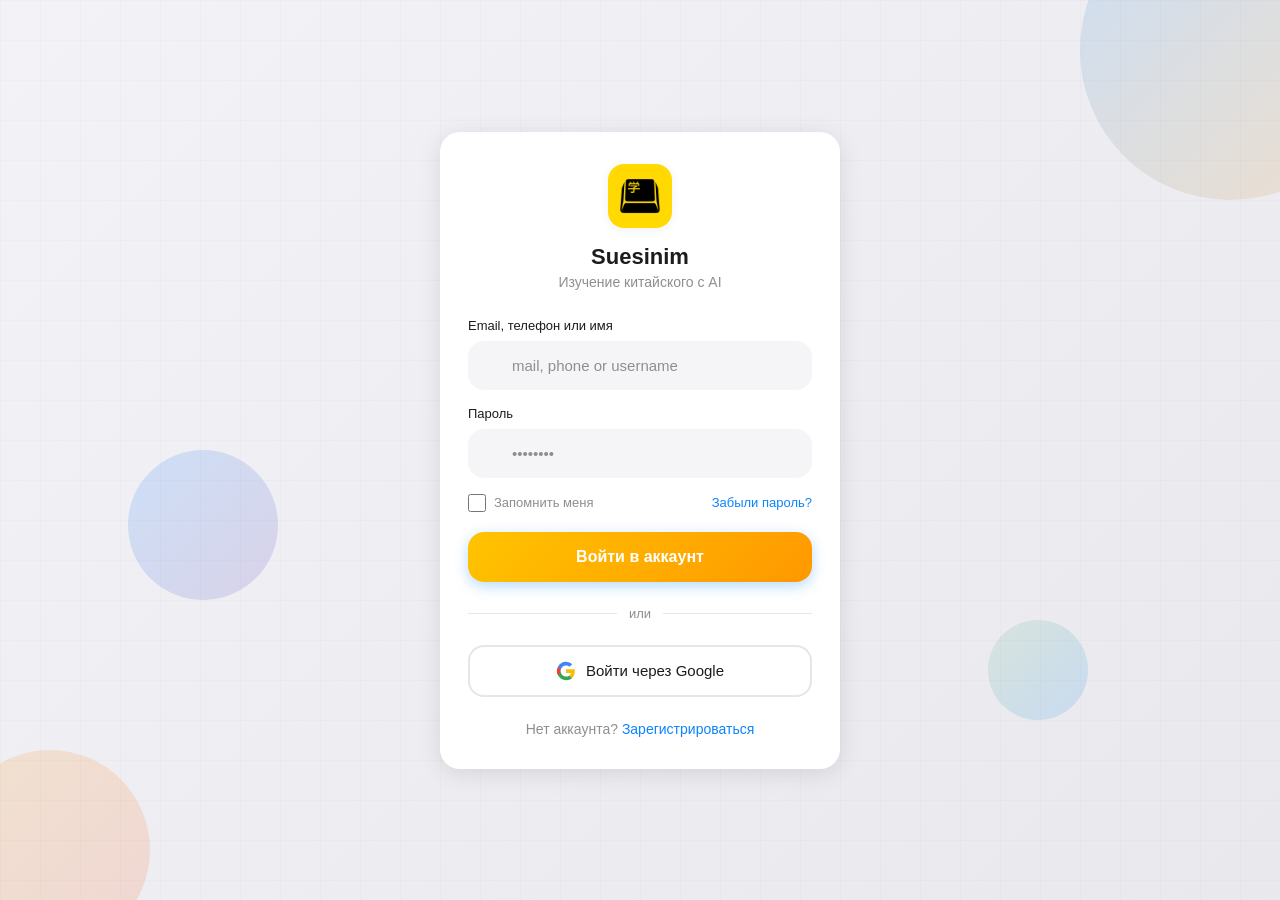
==== docs/index.html @ 359d2338 "Add files via upload" ====
<!DOCTYPE html>
<html lang="ru">
<head>
    <meta charset="UTF-8">
    <meta name="viewport" content="width=device-width, initial-scale=1.0, maximum-scale=1.0, user-scalable=no, viewport-fit=cover", shrink-to-fit=no>
    <title>AI Chat Interface - Light Yellow Theme</title>
    <link rel="stylesheet" href="css/style_index.css">
</head>
<body>

    <header>
        <!-- Обновленная панель прогресса -->
        <div class="progress-bar-wrapper">
            <!-- HSK Level -->
            <div class="progress-item" onclick="window.location.href='test.html'">
                <div class="progress-icon">
                    <img width="22" height="22" src="assets/icons/icons8-флаг-2-32(1).png" alt=""/>
                </div>
                <span class="progress-text" id="hsk_level_item"></span>
            </div>

            <!-- XP Points -->
            <div class="progress-item">
                <div class="progress-icon">
                    <img width="22" height="22" src="assets/icons/icons8-apple-arcade-30(1).png" alt=""/>
                </div>
                <span class="progress-text" id="xp_level_item"></span>
            </div>

            <!-- Subscription -->
            <div class="progress-item pro-style" onclick="window.location.href='profile.html'">
                <div class="progress-icon">
                    <img width="22" height="22" src="assets/icons/icons8-font-awesome-32(1).png" alt=""/>
                </div>
                <span class="progress-text" id="sub_level_item"></span>
            </div>
        </div>
        <!-- Search Bar -->
        <div class="search-row">
            <div class="search-wrapper" id="searchWrapper">
                <svg class="search-icon" viewBox="0 0 24 24" fill="none" stroke="currentColor" stroke-width="2.5" stroke-linecap="round" stroke-linejoin="round">
                    <circle cx="11" cy="11" r="8"></circle>
                    <line x1="21" y1="21" x2="16.65" y2="16.65"></line>
                </svg>
                <input type="text" class="search-input" id="searchInput" placeholder="Поиск темы">
            </div>
            
            <div class="filter-wrapper" id="filterWrapper">
                <select class="filter-select" id="hskkSelect">
                    <option value="all">Все уровни</option>
                    <option value="1">HSKK 1</option>
                    <option value="2">HSKK 2</option>
                    <option value="3">HSKK 3</option>
                </select>
            </div>
        </div>

        <div class="tabs">
            <button class="tab-btn active" data-tab="custom">Мои темы</button>
            <button class="tab-btn" data-tab="all">Все темы</button>
        </div>
    </header>

    <main id="contentArea">
        <div id="freeChatSection">
            <div class="free-chat-card" id="freeChatCard">
                <svg width="20" height="20" viewBox="0 0 24 24" fill="none" stroke="currentColor" stroke-width="2" stroke-linecap="round" stroke-linejoin="round">
                    <path d="M21 15a2 2 0 0 1-2 2H7l-4 4V5a2 2 0 0 1 2-2h14a2 2 0 0 1 2 2z"></path>
                </svg>
                Свободное общение
            </div>
        </div>

        <div class="topic-list" id="topicList">
            <div class="loading">Загрузка тем...</div>
        </div>
        <div class="no-results" id="noResults">Ничего не найдено</div>
    </main>

    <!-- Bottom Navigation -->
    <nav class="bottom-nav">
        <a href="achievements.html" class="nav-item" id='achievementsBtn'>
            <svg class="nav-icon" viewBox="0 0 24 24" fill="currentColor">
                <path d="M12 2L15.09 8.26L22 9.27L17 14.14L18.18 21.02L12 17.77L5.82 21.02L7 14.14L2 9.27L8.91 8.26L12 2Z"/>
            </svg>
            <span>Достижения</span>
        </a>
        <a href="index.html" class="nav-item active" id='chatsBtn'>
            <svg class="nav-icon" viewBox="0 0 24 24" fill="none" stroke="currentColor" stroke-width="2" stroke-linecap="round" stroke-linejoin="round">
                <path d="M21 15a2 2 0 0 1-2 2H7l-4 4V5a2 2 0 0 1 2-2h14a2 2 0 0 1 2 2z"></path>
            </svg>
            <span>Чаты</span>
        </a>
        <a href="profile.html" class="nav-item" id='profileBtn'>
            <svg class="nav-icon" viewBox="0 0 24 24" fill="none" stroke="currentColor" stroke-width="2" stroke-linecap="round" stroke-linejoin="round">
                <path d="M20 21v-2a4 4 0 0 0-4-4H8a4 4 0 0 0-4 4v2"></path>
                <circle cx="12" cy="7" r="4"></circle>
            </svg>
            <span>Профиль</span>
        </a>
    </nav>

    <script src="./js/client.js"></script>

    <script>

        const API_HOST = window.API_HOST;
        const API_URL = `http://${API_HOST}:8002`;

        const SETTINGS_KEY = 'ai_chinese_settings';
        const DEFAULT_SETTINGS = { avatar: 'girl', theme: 'light', aiLanguage: 'ru' };

        // === СОСТОЯНИЕ СТРАНИЦЫ ===
        let topicsData = [];
        let currentTab = 'custom'; // 'custom' (мои темы) или 'all' (все темы)
        let currentSearch = '';
        let currentHskkFilter = 'all';

        // === DOM ЭЛЕМЕНТЫ ===
        const searchInput = document.getElementById('searchInput');
        const searchWrapper = document.getElementById('searchWrapper');
        const filterWrapper = document.getElementById('filterWrapper');
        const hskkSelect = document.getElementById('hskkSelect');
        const tabBtns = document.querySelectorAll('.tab-btn');
        const topicList = document.getElementById('topicList');
        const freeChatSection = document.getElementById('freeChatSection');
        const noResults = document.getElementById('noResults');

        // === ФУНКЦИИ НАСТРОЕК И ТЕМЫ ===
        function loadSettings() {
            try {
                const stored = localStorage.getItem(SETTINGS_KEY);
                return stored ? { ...DEFAULT_SETTINGS, ...JSON.parse(stored) } : { ...DEFAULT_SETTINGS };
            } catch (e) { return { ...DEFAULT_SETTINGS }; }
        }

        function applyTheme(theme) {
            if (theme === 'dark') document.body.setAttribute('data-theme', 'dark');
            else document.body.removeAttribute('data-theme');
        }

        // === ЛОГИКА ОТОБРАЖЕНИЯ ТЕМ ===
        function renderTopics() {
            topicList.innerHTML = '';
            
            // Фильтрация по поиску и уровню HSKK
            const filteredData = topicsData.filter(topic => {
                const matchesSearch = topic.title.toLowerCase().includes(currentSearch.toLowerCase()) || 
                                      topic.desc.toLowerCase().includes(currentSearch.toLowerCase());
                const matchesLevel = currentHskkFilter === 'all' || topic.level == currentHskkFilter;
                return matchesSearch && matchesLevel;
            });

            if (filteredData.length === 0) {
                noResults.style.display = 'block';
            } else {
                noResults.style.display = 'none';
                filteredData.forEach(topic => {
                    const card = document.createElement('div');
                    card.className = 'topic-card';
                    // Используем иконку из JSON если она есть, иначе дефолтную
                    const iconPath = topic.icon_path || "M12 2C6.48 2 2 6.48 2 12s4.48 10 10 10 10-4.48 10-10S17.52 2 12 2zm-2 15l-5-5 1.41-1.41L10 14.17l7.59-7.59L19 8l-9 9z";
                    
                    card.innerHTML = `
                        <div class="avatar-box">
                            <svg viewBox="0 0 24 24"><path d="${iconPath}"/></svg>
                        </div>
                        <div class="card-info">
                            <div class="topic-title">${topic.title}</div>
                            <div class="topic-desc">${topic.desc}</div>
                        </div>
                        <div class="hskk-badge">HSK ${topic.level}</div>
                    `;
                    card.addEventListener('click', () => openChat(topic.title, topic.level, topic.icon_path));
                    topicList.appendChild(card);
                });
            }
        }

        function updateUI() {
            if (currentTab === 'all') {
                freeChatSection.classList.remove('hidden');
                searchWrapper.classList.add('shrunk');
                filterWrapper.classList.add('active');
            } else {
                searchWrapper.classList.remove('shrunk');
                filterWrapper.classList.remove('active');
                currentHskkFilter = 'all';
                hskkSelect.value = 'all';
            }
            renderTopics();
        }

        function openChat(topicTitle, hskkLevel, iconPath) {

            // Сохраняем данные темы для чата
            localStorage.setItem('currentTopicData', JSON.stringify({
                title: topicTitle,
                level: hskkLevel,
                icon: iconPath
            }));

            const params = new URLSearchParams({ topic: topicTitle, level: hskkLevel });
            window.location.href = `chat_test.html?${params.toString()}`;
        }

        // === ЗАГРУЗКА ДАННЫХ ===
        
        // 1. Загрузка "Моих тем" (персонализированных)
        async function loadMyTopics() {
            const userId = localStorage.getItem('currentUserId');
            if (!userId) window.location.href = 'login.html';

            try {
                // 1. Получаем профиль, чтобы узнать выбранные ID
                const profRes = await fetch(`${API_URL}/profile/${userId}`);
                if (!profRes.ok) throw new Error('Ошибка профиля');
                const profile = await profRes.json();
                
                let selectedIds = [];
                if (profile.selected_topics) {
                    try { 
                        selectedIds = JSON.parse(profile.selected_topics); 
                    } catch (e) {
                        console.error('Ошибка парсинга JSON тем', e);
                    }
                }

                // Если тем нет, предлагаем выбрать
                if (!selectedIds || selectedIds.length === 0) {
                     topicList.innerHTML = `
                        <div style="text-align:center; padding:40px; color:var(--text-sub)">
                            <p>Вы еще не выбрали темы.</p>
                            <a href="topics-choise.html" style="color:var(--accent-red); font-weight:600; margin-top:10px; display:inline-block;">Перейти к выбору тем →</a>
                        </div>`;
                     return;
                }

                // 2. ИСПРАВЛЕНИЕ: Загружаем ВСЕ темы с правильного эндпоинта /topics
                const topicsRes = await fetch(`${API_URL}/topics`); 
                if (!topicsRes.ok) throw new Error('Ошибка загрузки списка тем');
                const allTopics = await topicsRes.json();
                
                // 3. Фильтруем: оставляем только те, чьи ID есть в профиле пользователя
                topicsData = allTopics.filter(t => selectedIds.includes(t.id));
                
                console.log(`Загружено ${topicsData.length} тем для пользователя.`); // Для отладки
                renderTopics();

            } catch (error) {
                console.error('Ошибка загрузки моих тем:', error);
                topicList.innerHTML = `<div class="loading" style="color:red">Ошибка: ${error.message}</div>`;
            }
        }

        // 2. Загрузка "Всех тем" (публичный список)
        async function loadAllTopicsPublic() {
             try {
                const response = await fetch(`${API_URL}/topics`);
                topicsData = await response.json();
                renderTopics();
            } catch (error) {
                console.error(error);
            }
        }

        // 3. Загрузка данных пользователя для шапки (XP, Level)
        async function loadUserDataHeader() {
            const userId = localStorage.getItem('currentUserId');
            if (!userId) return;

            try {
                const res = await fetch(`${API_URL}/profile/${userId}`);
                const data = await res.json();
                
                if(document.getElementById('hsk_level_item')) 
                    document.getElementById('hsk_level_item').textContent = `HSK ${data.level_hsk}`;
                if(document.getElementById('xp_level_item')) 
                    document.getElementById('xp_level_item').textContent = data.xp;
                
                // Обновление стиля подписки
                const subEl = document.getElementById('sub_level_item');
                if (subEl) {
                    const subType = data.subscription_type || 'start';
                    subEl.textContent = subType.toUpperCase();
                    const subCard = subEl.closest('.progress-item');
                    if (subType === 'premium' || subType === 'pro') {
                        subCard?.classList.add('pro-style');
                        subCard?.classList.remove('start-style');
                    } else {
                        subCard?.classList.remove('pro-style');
                        subCard?.classList.add('start-style');
                    }
                }
            } catch (e) { console.error(e); }
        }

        // === ИНИЦИАЛИЗАЦИЯ ===
        function init() {
            const settings = loadSettings();
            applyTheme(settings.theme);
            
            // Загружаем данные шапки
            loadUserDataHeader();

            // Обработчики табов
            tabBtns.forEach(btn => {
                btn.addEventListener('click', () => {
                    tabBtns.forEach(b => b.classList.remove('active'));
                    btn.classList.add('active');
                    currentTab = btn.dataset.tab;
                    
                    // Анимация прозрачности при переключении
                    topicList.style.opacity = '0.5';
                    setTimeout(() => { 
                        updateUI(); 
                        topicList.style.opacity = '1'; 
                    }, 150);

                    // Загрузка нужных данных
                    if (currentTab === 'custom') loadMyTopics();
                    else loadAllTopicsPublic();
                });
            });

            // Поиск
            if(searchInput) {
                searchInput.addEventListener('input', e => {
                    currentSearch = e.target.value;
                    renderTopics();
                });
            }

            // Фильтр HSKK
            if(hskkSelect) {
                hskkSelect.addEventListener('change', e => {
                    currentHskkFilter = e.target.value;
                    renderTopics();
                });
            }

            // Кнопка свободного общения
            const freeChatCard = document.getElementById('freeChatCard');
            if(freeChatCard) {
                freeChatCard.addEventListener('click', () => {
                    openChat('Свободное общение', 'Any');
                });
            }

            // Старт: загружаем "Мои темы" по умолчанию
            loadMyTopics();
        }

        // Вспомогательная функция для вкладки "Все темы" (без персонализации)
        async function loadAllTopicsPublic() {
             try {
                const response = await fetch(`http://${API_HOST}:8002/topics`);
                const data = await response.json();
                topicsData = data; // Показываем всё
                renderTopics();
                updateUI();
            } catch (error) {
                console.error(error);
            }
        }

        document.addEventListener('DOMContentLoaded', init);
    </script>
</body>
</html>
---- docs/css/style_index.css ----
/* PT Sans (Переводы/пояснения) */
@font-face {
    font-family: 'PTSans-Regular';
    src: url('../assets/fonts/PTSans-Regular.ttf') format('truetype');
    font-weight: 400;
    font-style: normal;
    font-display: swap;
}
@font-face {
    font-family: 'PTSans-Bold';
    src: url('../assets/fonts/PTSans-Bold.ttf') format('truetype');
    font-weight: 700;
    font-style: normal;
    font-display: swap;
}

/* --- VARIABLES & RESET --- */
:root {
    /* Light theme (default) */
    --bg-app: #FFF9EC;
    --bg-card: #FFFFFF;
    --bg-gray-light: #F5E6C8;
    --bg-gray-dark: #D4A017;
    --text-main: #2C2C2E;
    --text-sub: #8B7355;
    --accent-red: #FF9500;
    --radius-xl: 20px;
    --radius-md: 14px;
    --radius-sm: 10px;
    --shadow-soft: 0 4px 20px rgba(255, 149, 0, 0.06);
    --shadow-hover: 0 8px 30px rgba(255, 149, 0, 0.12);
    --anim-speed: 0.4s;
    --anim-curve: cubic-bezier(0.25, 0.8, 0.25, 1);
    --nav-bg: rgba(255, 255, 255, 0.85);
    --nav-border: rgba(0,0,0,0.05);
    --search-bg: var(--bg-card);
    --tab-bg: rgba(255,255,255,0.5);
    --avatar-bg: #FFF3E0;
    --avatar-color: #FF9800;
    --hskk-bg: rgba(255, 149, 0, 0.1);
    --filter-border: var(--accent-red);
    --filter-color: var(--accent-red);
    --filter-hover: rgba(255, 149, 0, 0.05);
    --filter-active: rgba(255, 149, 0, 0.1);

    --progress-font: "PTSans-Bold";
}

/* Dark theme variables */
[data-theme="dark"] {
    --bg-app: #1C1C1E;
    --bg-card: #2C2C2E;
    --bg-gray-light: #3A3A3C;
    --bg-gray-dark: #48484A;
    --text-main: #F5F5F7;
    --text-sub: #AEAEB2;
    --accent-red: #FF9F0A;
    --shadow-soft: 0 4px 20px rgba(0, 0, 0, 0.3);
    --shadow-hover: 0 8px 30px rgba(0, 0, 0, 0.5);
    --nav-bg: rgba(44, 44, 46, 0.85);
    --nav-border: rgba(255,255,255,0.1);
    --search-bg: var(--bg-card);
    --tab-bg: rgba(44,44,46,0.5);
    --avatar-bg: #3A3A3C;
    --avatar-color: #FF9F0A;
    --hskk-bg: rgba(255, 159, 10, 0.15);
    --filter-border: var(--accent-red);
    --filter-color: var(--accent-red);
    --filter-hover: rgba(255, 159, 10, 0.1);
    --filter-active: rgba(255, 159, 10, 0.2);
}


* {
    box-sizing: border-box;
    margin: 0;
    padding: 0;
    -webkit-tap-highlight-color: transparent;
    font-family: PTSans-Regular, -apple-system, BlinkMacSystemFont, "SF Pro Text", "Segoe UI", Roboto, Helvetica, Arial, sans-serif;
}

body {
    background-color: var(--bg-app);
    color: var(--text-main);
    height: 100vh;
    display: flex;
    flex-direction: column;
    overflow: hidden;
    max-width: 414px;
    margin: 0 auto;
    border-left: 1px solid var(--nav-border);
    border-right: 1px solid var(--nav-border);
    transition: background-color 0.3s var(--anim-curve), color 0.3s var(--anim-curve);
}

/* Smooth transitions for theme change */
.topic-card, .free-chat-card, .search-input, .filter-select,
.tabs, .bottom-nav, .avatar-box, .hskk-badge, header {
    transition: background-color 0.3s var(--anim-curve), 
                border-color 0.3s var(--anim-curve),
                box-shadow 0.3s var(--anim-curve),
                color 0.3s var(--anim-curve);
}

/* --- HEADER & ANIMATED SEARCH --- */
header {
    background: var(--bg-app);
    padding: 12px 16px 0 16px;
    padding-top: max(12px, env(safe-area-inset-top));
    z-index: 20;
    transition: background-color 0.3s var(--anim-curve);
}

/* === HEADER & PROGRESS BAR === */
header { background: var(--bg-app); padding: 16px 16px 0 16px; padding-top: max(16px, env(safe-area-inset-top)); z-index: 20; }

.progress-bar-wrapper {
    display: grid;
    grid-template-columns: repeat(3, 1fr);
    gap: 10px;
    margin-bottom: 15px;
}

.progress-item {
    background: #FCAF37;
    padding: 8px 8px;
    border-radius: 16px;
    display: flex;
    align-items: center;
    justify-content: inherit;
    gap: 20%;
    box-shadow: var(--shadow-soft);
    transition: transform 0.2s, background-color 0.3s;
    cursor: pointer;
    position: relative;
    overflow: hidden;
}

.progress-item:active { transform: scale(0.96); }

/* Иконки внутри прогресса */
.progress-icon {
    width: 24px;
    height: 24px;
    display: flex;
    align-items: center;
    justify-content: center;
    border-radius: 50%;
    background: rgba(255, 149, 0, 0.1);
    color: var(--accent-red);
    transition: 0.3s;
}

.progress-icon svg { width: 14px; height: 14px; fill: currentColor; }

.progress-text {
    font-size: 15px;
    font-weight: 1000;
    color: #FFF;
    white-space: nowrap;
    font-family: var(--progress-font);
}

/* Стиль для PRO подписки */
.progress-item.pro-style {
    background: linear-gradient(135deg, #8000FF, #FFB74D);
}
/* Стиль для PRO подписки */
.progress-item.start-style {
    background: linear-gradient(135deg, #8000FF, #FFB74D);
}
.progress-item.pro-style .progress-icon { background: rgba(255,255,255,0.2); color: white; }
.progress-item.pro-style .progress-text, 
.progress-item.pro-style .progress-label { color: white; }
.search-row {
    display: flex;
    align-items: center;
    margin-bottom: 16px;
    height: 44px;
    gap: 2%;
}

.search-wrapper {
    position: relative;
    flex: 1;
    transition: flex 0.4s var(--anim-curve);
    height: 100%;
}

.search-input {
    width: 102%;
    height: 100%;
    background: var(--search-bg);
    border: none;
    padding: 0 12px 0 40px;
    border-radius: var(--radius-xl);
    font-size: 15px;
    color: var(--text-main);
    box-shadow: var(--shadow-soft);
    outline: none;
    transition: all 0.3s ease;
}

.search-input:focus {
    box-shadow: 0 4px 12px rgba(255, 149, 0, 0.15);
}

.search-input::placeholder {
    color: var(--text-sub);
}

.search-icon {
    position: absolute;
    left: 14px;
    top: 50%;
    transform: translateY(-50%);
    color: var(--text-sub);
    width: 18px;
    height: 18px;
    transition: color 0.3s var(--anim-curve);
}

/* Filter Dropdown */
.filter-wrapper {
    width: 0;
    opacity: 0;
    overflow: hidden;
    transition: all 0.4s var(--anim-curve);
    height: 100%;
}

.filter-wrapper.active {
    width: 35%;
    opacity: 1;
    margin-left: 2%;
}

.filter-select {
    width: 100%;
    height: 100%;
    background: transparent;
    border: 1px solid var(--filter-border);
    border-radius: var(--radius-xl);
    padding: 0 25px 0 12px;
    font-size: 12px;
    font-weight: 700;
    color: var(--filter-color);
    outline: none;
    cursor: pointer;
    appearance: none;
    background-image: url("data:image/svg+xml;charset=US-ASCII,%3Csvg%20xmlns%3D%22http%3A%2F%2Fwww.w3.org%2F2000%2Fsvg%22%20width%3D%22292.4%22%20height%3D%22292.4%22%3E%3Cpath%20fill%3D%22%23FF9500%22%20d%3D%22M287%2069.4a17.6%2017.6%200%200%200-13-5.4H18.4c-5%200-9.3%201.8-12.9%205.4A17.6%2017.6%200%200%200%200%2082.2c0%205%201.8%209.3%205.4%2012.9l128%20127.9c3.6%203.6%207.8%205.4%2012.8%205.4s9.2-1.8%2012.8-5.4L287%2095c3.5-3.5%205.4-7.8%205.4-12.8%200-5-1.9-9.2-5.5-12.8z%22%2F%3E%3C%2Fsvg%3E");
    background-repeat: no-repeat;
    background-position: right 10px center;
    background-size: 10px;
    transition: all 0.2s ease;
}

.filter-select:hover { background-color: var(--filter-hover); }
.filter-select:active { background-color: var(--filter-active); }

/* --- TABS --- */
.tabs {
    display: flex;
    background: var(--tab-bg);
    backdrop-filter: blur(10px);
    padding: 4px;
    border-radius: var(--radius-md);
    margin-bottom: 20px;
    box-shadow: 0 2px 10px rgba(0,0,0,0.02);
    transition: background-color 0.3s var(--anim-curve);
}

.tab-btn {
    flex: 1;
    padding: 10px;
    border: none;
    background: transparent;
    border-radius: 10px;
    font-size: 14px;
    font-weight: 600;
    color: var(--text-sub);
    cursor: pointer;
    transition: all 0.3s ease;
}

.tab-btn.active {
    background-color: var(--bg-gray-dark);
    color: white;
    box-shadow: 0 2px 8px rgba(0,0,0,0.15);
}

/* --- MAIN CONTENT --- */
main {
    flex: 1;
    overflow-y: auto;
    padding: 0 16px 100px 16px;
    -webkit-overflow-scrolling: touch;
}

/* Free Chat Card */
.free-chat-card {
    background: linear-gradient(135deg, #FFB74D, #FF9800);
    color: white;
    padding: 24px;
    border-radius: var(--radius-xl);
    text-align: center;
    margin-bottom: 24px;
    font-weight: 700;
    font-size: 17px;
    letter-spacing: 0.5px;
    box-shadow: 0 10px 30px rgba(255, 152, 0, 0.2);
    cursor: pointer;
    transition: transform 0.2s;
    display: flex;
    align-items: center;
    justify-content: center;
    gap: 10px;
}

.free-chat-card:active {
    transform: scale(0.98);
}

/* Topic List */
.topic-list {
    display: flex;
    flex-direction: column;
    gap: 12px;
}

.topic-card {
    display: flex;
    align-items: center;
    padding: 16px;
    background: var(--bg-card);
    border-radius: var(--radius-xl);
    box-shadow: var(--shadow-soft);
    cursor: pointer;
    transition: transform 0.2s, box-shadow 0.2s, background-color 0.3s var(--anim-curve);
    animation: slideUp 0.4s var(--anim-curve);
}

.topic-card:hover {
    transform: translateY(-2px);
    box-shadow: var(--shadow-hover);
}

.topic-card:active {
    transform: scale(0.98);
}

/* Minimalist Icon Placeholder */
.avatar-box {
    width: 56px;
    height: 56px;
    border-radius: 16px;
    background-color: var(--avatar-bg);
    margin-right: 16px;
    flex-shrink: 0;
    display: flex;
    align-items: center;
    justify-content: center;
    color: var(--avatar-color);
    transition: background-color 0.3s var(--anim-curve), color 0.3s var(--anim-curve);
}

.avatar-box svg {
    width: 28px;
    height: 28px;
    fill: currentColor;
}

.card-info {
    flex: 1;
}

.topic-title {
    font-size: 16px;
    font-weight: 600;
    margin-bottom: 4px;
    color: var(--text-main);
    transition: color 0.3s var(--anim-curve);
}

.topic-desc {
    font-size: 13px;
    color: var(--text-sub);
    transition: color 0.3s var(--anim-curve);
}

.hskk-badge {
    background-color: var(--hskk-bg);
    color: var(--accent-red);
    padding: 6px 10px;
    border-radius: 8px;
    font-size: 11px;
    font-weight: 700;
    margin-left: 12px;
    letter-spacing: 0.5px;
    transition: background-color 0.3s var(--anim-curve), color 0.3s var(--anim-curve);
}

.no-results {
    text-align: center;
    padding: 60px 20px;
    color: var(--text-sub);
    font-size: 15px;
    display: none;
    transition: color 0.3s var(--anim-curve);
}

/* --- BOTTOM NAVIGATION --- */
.bottom-nav {
    position: fixed;
    bottom: 0;
    left: 50%;
    transform: translateX(-50%);
    width: 100%;
    max-width: 414px;
    background: var(--nav-bg);
    backdrop-filter: blur(20px);
    -webkit-backdrop-filter: blur(20px);
    display: flex;
    justify-content: space-around;
    padding: 12px 0;
    padding-bottom: max(12px, env(safe-area-inset-bottom));
    border-top: 1px solid var(--nav-border);
    z-index: 100;
    transition: background-color 0.3s var(--anim-curve), border-color 0.3s var(--anim-curve);
}

.nav-item {
    display: flex;
    flex-direction: column;
    align-items: center;
    text-decoration: none;
    color: var(--text-sub);
    font-size: 11px;
    font-weight: 500;
    gap: 6px;
    flex: 1;
    padding: 4px 0;
    transition: color 0.3s;
}

.nav-item.active {
    color: var(--text-main);
}

.nav-icon {
    width: 24px;
    height: 24px;
    fill: currentColor;
    transition: transform 0.2s;
}

.nav-item:active .nav-icon {
    transform: scale(0.9);
}

/* --- ANIMATIONS --- */
@keyframes slideUp {
    from { opacity: 0; transform: translateY(20px); }
    to { opacity: 1; transform: translateY(0); }
}

.hidden {
    display: none !important;
}

.loading {
    text-align: center;
    padding: 40px;
    color: var(--text-sub);
    transition: color 0.3s var(--anim-curve);
}

/* --- SCROLLBAR --- */
::-webkit-scrollbar {
    width: 4px;
}
::-webkit-scrollbar-track {
    background: transparent;
}
::-webkit-scrollbar-thumb {
    background: var(--bg-gray-dark);
    border-radius: 2px;
    transition: background-color 0.3s var(--anim-curve);
}
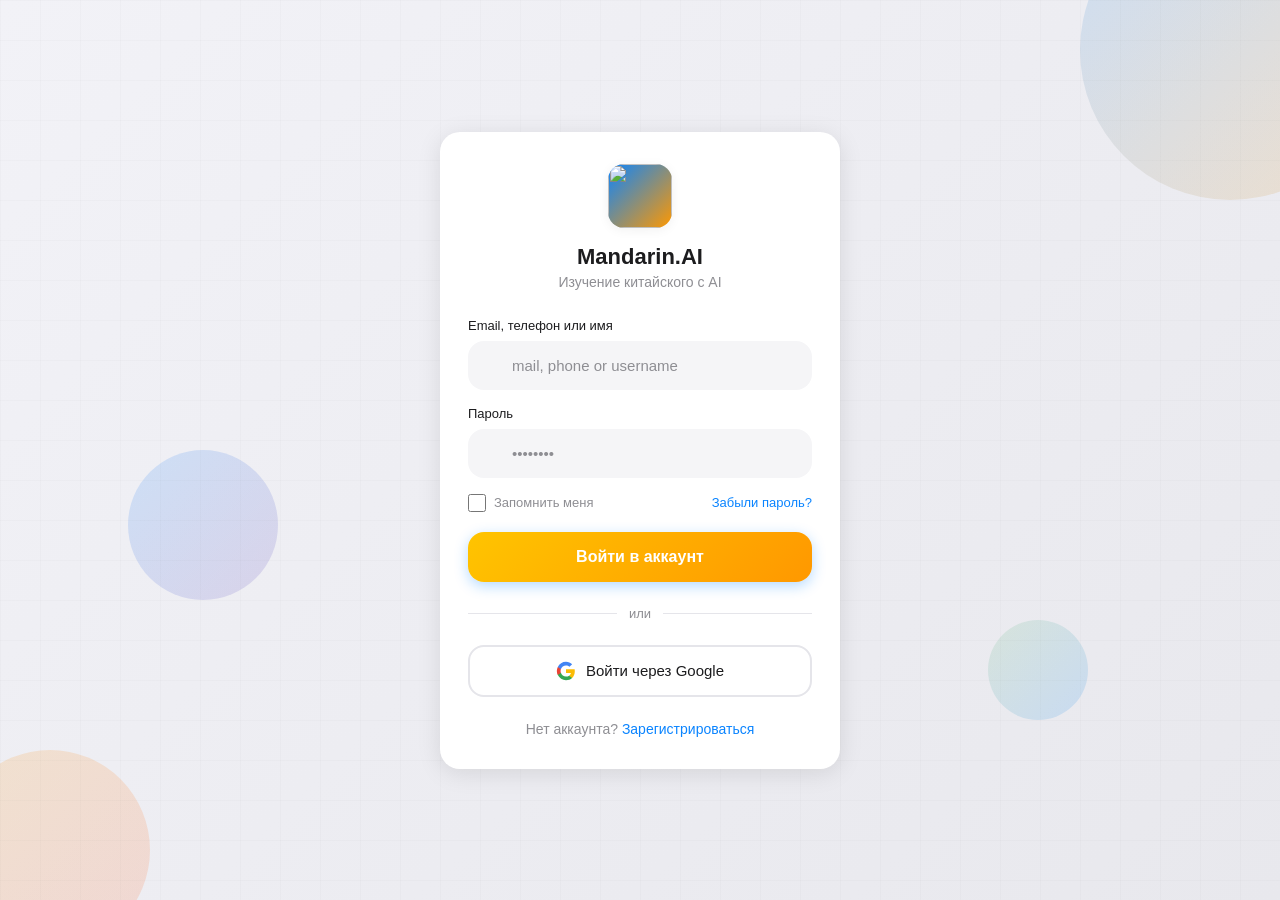
==== commit c4129922: "Add files via upload" ====
--- a/docs/index.html
+++ b/docs/index.html
@@ -1,6 +1,9 @@
 <!DOCTYPE html>
 <html lang="ru">
 <head>
+
+    <script src="js/redirect.js"></script>
+
     <meta charset="UTF-8">
     <meta name="viewport" content="width=device-width, initial-scale=1.0, maximum-scale=1.0, user-scalable=no, viewport-fit=cover", shrink-to-fit=no>
     <title>AI Chat Interface - Light Yellow Theme</title>
@@ -169,7 +172,7 @@
                             <div class="topic-title">${topic.title}</div>
                             <div class="topic-desc">${topic.desc}</div>
                         </div>
-                        <div class="hskk-badge">HSK ${topic.level}</div>
+                        <div class="hskk-badge">HSKK ${topic.level}</div>
                     `;
                     card.addEventListener('click', () => openChat(topic.title, topic.level, topic.icon_path));
                     topicList.appendChild(card);
@@ -274,7 +277,7 @@
                 const data = await res.json();
                 
                 if(document.getElementById('hsk_level_item')) 
-                    document.getElementById('hsk_level_item').textContent = `HSK ${data.level_hsk}`;
+                    document.getElementById('hsk_level_item').textContent = `HSKK ${data.level_hsk}`;
                 if(document.getElementById('xp_level_item')) 
                     document.getElementById('xp_level_item').textContent = data.xp;
                 
--- a/docs/css/style_index.css
+++ b/docs/css/style_index.css
@@ -18,6 +18,9 @@
 
 /* --- VARIABLES & RESET --- */
 :root {
+    
+    --loading-gradient: linear-gradient(135deg, #FFB74D 0%, #FF9800 30%, #FFB74D 60%, #FF9800 100%);
+
     /* Light theme (default) */
     --bg-app: #FFF9EC;
     --bg-card: #FFFFFF;
@@ -50,6 +53,9 @@
 
 /* Dark theme variables */
 [data-theme="dark"] {
+
+    --loading-gradient: linear-gradient(135deg, #1C1C1E 0%, #2C2C2E 30%, #1C1C1E 60%, #2C2C2E 100%);
+
     --bg-app: #1C1C1E;
     --bg-card: #2C2C2E;
     --bg-gray-light: #3A3A3C;
@@ -130,7 +136,7 @@
     display: flex;
     align-items: center;
     justify-content: inherit;
-    gap: 20%;
+    gap: 15%;
     box-shadow: var(--shadow-soft);
     transition: transform 0.2s, background-color 0.3s;
     cursor: pointer;
